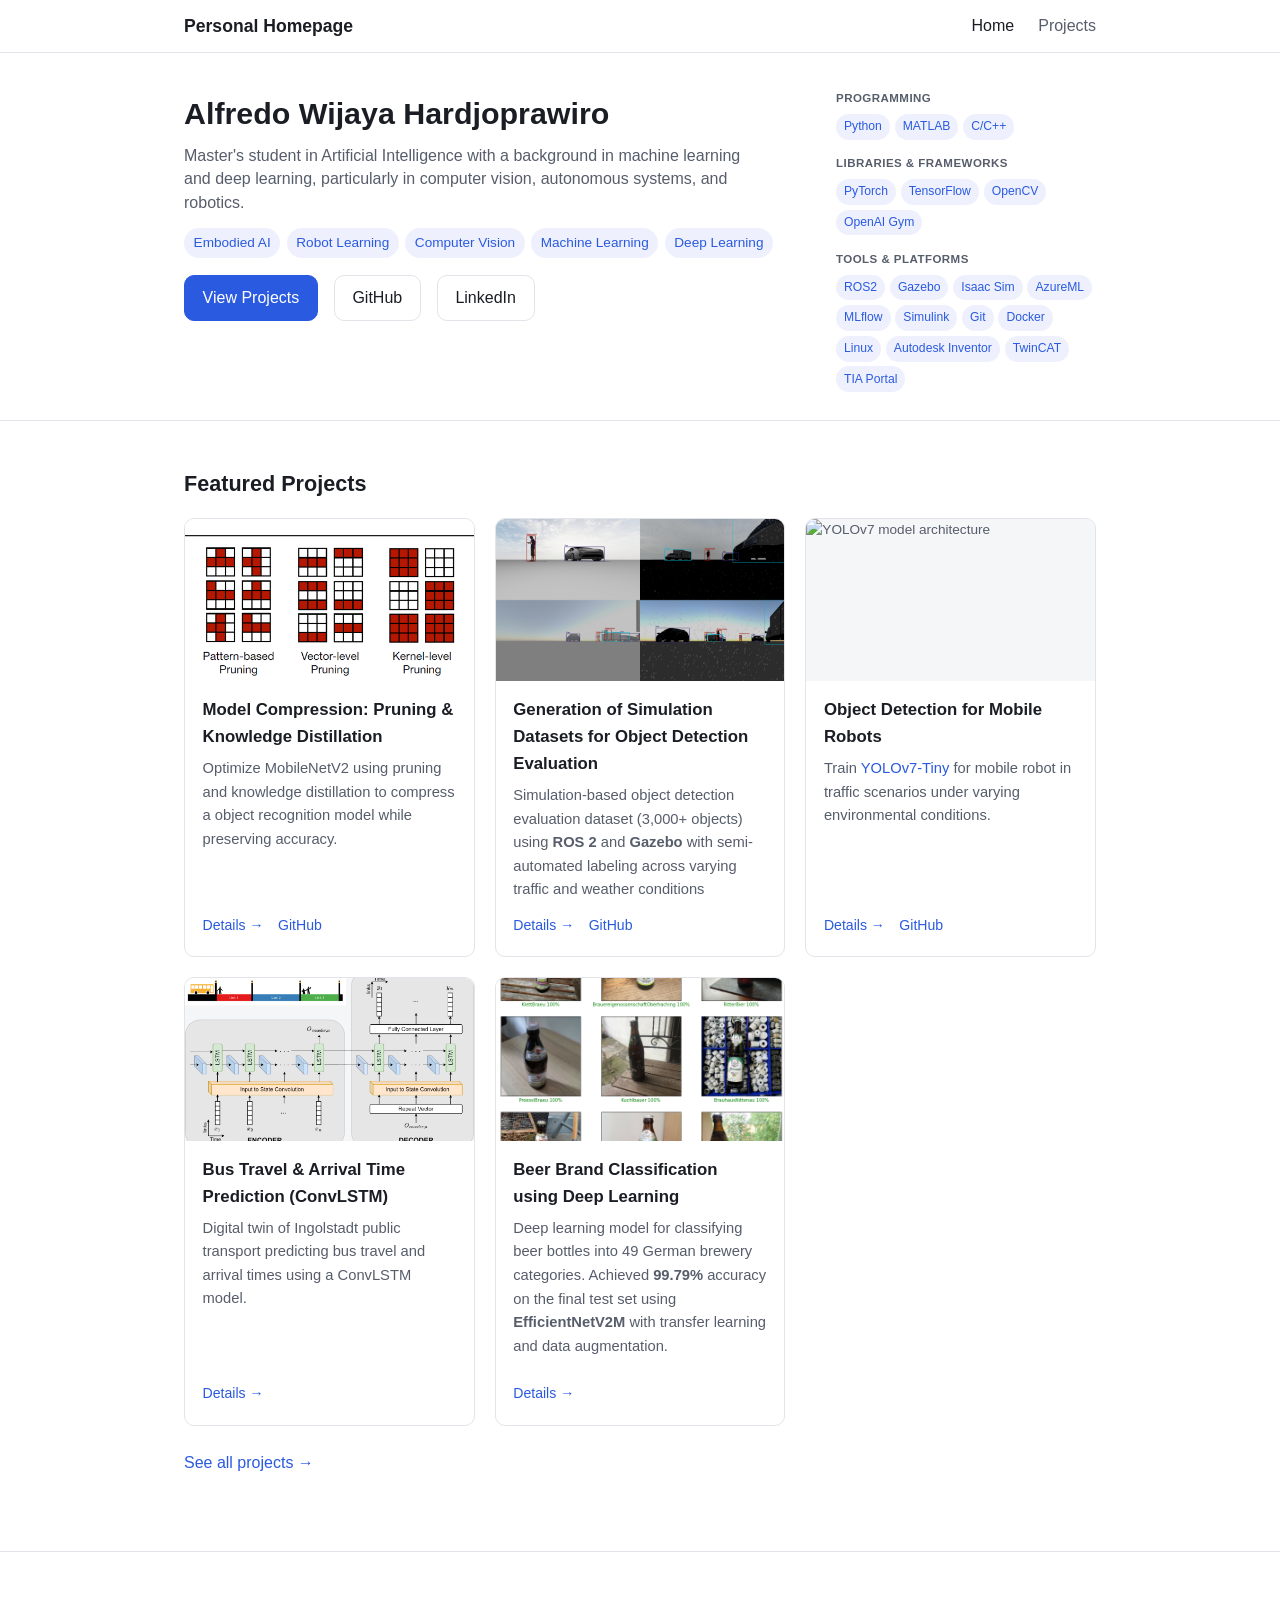
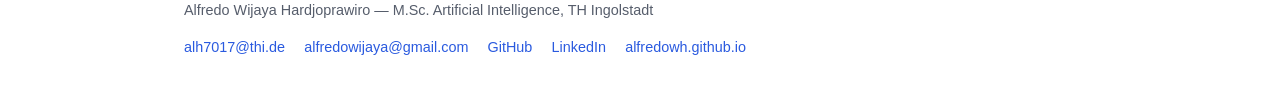
==== index.html @ a06d33bd "Update" ====
<!DOCTYPE html>
<html lang="en">
<head>
<meta charset="UTF-8">
<meta name="viewport" content="width=device-width, initial-scale=1.0">
<title>Alfredo Wijaya Hardjoprawiro</title>
<meta name="description" content="Portfolio of Alfredo Wijaya Hardjoprawiro">
<link rel="stylesheet" href="css/style.css">
</head>
<body>

<nav class="site-nav">
  <div class="container">
    <a class="brand" href="index.html">Personal Homepage</a>
    <button class="nav-toggle" aria-label="Toggle navigation">☰</button>
    <ul>
      <li><a href="index.html" class="active">Home</a></li>
      <li><a href="projects.html">Projects</a></li>
      <!-- <li><a href="#experience">Experience</a></li> -->
    </ul>
  </div>
</nav>

<header class="hero">
  <div class="container hero-grid">
    <div class="hero-main">
      <h1>Alfredo Wijaya Hardjoprawiro</h1>
      <p class="tagline">
        Master's student in Artificial Intelligence with a background in machine learning
        and deep learning, particularly in computer vision, autonomous systems, and robotics.
      </p>
      <ul class="tag-list domains-list">
        <li class="tag">Embodied AI</li>
        <li class="tag">Robot Learning</li>
        <li class="tag">Computer Vision</li>
        <li class="tag">Machine Learning</li>
        <li class="tag">Deep Learning</li>
      </ul>
      <div class="links">
        <a class="btn primary" href="projects.html">View Projects</a>
        <a class="btn" href="https://github.com/alfredowh" target="_blank" rel="noopener">GitHub</a>
        <a class="btn" href="https://www.linkedin.com/in/alfredo-wh" target="_blank" rel="noopener">LinkedIn</a>
      </div>
    </div>
    <div class="hero-skills">
      <div class="skill-group">
        <h3>Programming</h3>
        <ul class="tag-list">
          <li class="tag">Python</li>
          <li class="tag">MATLAB</li>
          <li class="tag">C/C++</li>
        </ul>
      </div>
      <div class="skill-group">
        <h3>Libraries &amp; Frameworks</h3>
        <ul class="tag-list">
          <li class="tag">PyTorch</li>
          <li class="tag">TensorFlow</li>
          <li class="tag">OpenCV</li>
          <li class="tag">OpenAI Gym</li>
        </ul>
      </div>
      <div class="skill-group">
        <h3>Tools &amp; Platforms</h3>
        <ul class="tag-list">
          <li class="tag">ROS2</li>
          <li class="tag">Gazebo</li>
          <li class="tag">Isaac Sim</li>
          <li class="tag">AzureML</li>
          <li class="tag">MLflow</li>
          <li class="tag">Simulink</li>
          <li class="tag">Git</li>
          <li class="tag">Docker</li>
          <li class="tag">Linux</li>
          <li class="tag">Autodesk Inventor</li>
          <li class="tag">TwinCAT</li>
          <li class="tag">TIA Portal</li>
        </ul>
      </div>
    </div>
  </div>
</header>

<section id="featured-projects">
  <div class="container">
    <h2>Featured Projects</h2>
    <div class="project-grid">
      <div class="card">
        <div class="card-thumb"><a href="projects/model-compression.html"><img src="assets/images/projects/model-compression/pruning-granularity.png" alt="Model Compression"></a></div>
        <div class="card-body">
          <h3>Model Compression: Pruning & Knowledge Distillation</h3>
          <p>Optimize MobileNetV2 using pruning and knowledge distillation to compress a
             object recognition model while preserving accuracy.</p>
          <div class="card-links">
            <a href="projects/model-compression.html">Details →</a>
            <a href="https://github.com/alfredowh/model-compression" target="_blank" rel="noopener">GitHub</a>
          </div>
        </div>
      </div>

      <div class="card">
        <div class="card-thumb"><a href="projects/simulation-data-generation.html"><img src="assets/images/projects/simulation-data-generation/gazebo_bbox.png" alt="Gazebo scene with object detection bounding boxes"></a></div>
        <div class="card-body">
          <h3>Generation of Simulation Datasets for Object Detection Evaluation</h3>
            <p>Simulation-based object detection evaluation dataset (3,000+ objects) using 
              <strong>ROS 2</strong> and <strong>Gazebo</strong> with semi-automated labeling across 
              varying traffic and weather conditions
            </p>
          <div class="card-links">
            <a href="projects/simulation-data-generation.html">Details →</a>
            <a href="https://github.com/alfredowh/ros2-object-detection" target="_blank" rel="noopener">GitHub</a>
          </div>
        </div>
      </div>

      <div class="card">
        <div class="card-thumb"><a href="projects/object-detection.html"><img src="assets/images/projects/object-detection/yolov7.png" alt="YOLOv7 model architecture"></a></div>
        <div class="card-body">
          <h3>Object Detection for Mobile Robots</h3>
          <p>Train <a href="https://arxiv.org/abs/2207.02696" target="_blank" rel="noopener">YOLOv7-Tiny</a> for mobile robot in traffic scenarios under varying environmental conditions.</p>
          <div class="card-links">
            <a href="projects/object-detection.html">Details →</a>
            <a href="https://github.com/alfredowh/object-detection" target="_blank" rel="noopener">GitHub</a>
          </div>
        </div>
      </div>

      <div class="card">
        <div class="card-thumb"><a href="projects/bus-prediction.html"><img src="assets/images/projects/bus-prediction/convlstm.png" alt="ConvLSTM model architecture"></a></div>
        <div class="card-body">
          <h3>Bus Travel &amp; Arrival Time Prediction (ConvLSTM)</h3>
          <p>Digital twin of Ingolstadt public transport predicting bus travel
             and arrival times using a ConvLSTM model.</p>
          <div class="card-links">
            <a href="projects/bus-prediction.html">Details →</a>
          </div>
        </div>
      </div>
      
      <div class="card">
        <div class="card-thumb"><a href="projects/beer-classification.html"><img src="assets/images/projects/beer-classification/beer.png" alt="Beer classifications"></a></div>
        <div class="card-body">
          <h3>Beer Brand Classification using Deep Learning</h3>
          <p>Deep learning model for classifying beer bottles into 49 German brewery categories. 
              Achieved <strong>99.79%</strong> accuracy on the final test set using <strong>EfficientNetV2M</strong> with 
              transfer learning and data augmentation.</p>
          </p>
          <div class="card-links">
            <a href="projects/beer-classification.html">Details →</a>
          </div>
        </div>
      </div>

    </div>
    <p style="margin-top:1.5rem;"><a href="projects.html">See all projects →</a></p>
  </div>
</section>

<!--
<section id="experience">
  <div class="container">
    <h2>Experience</h2>

    <div class="timeline-item">
      <h3>Schaeffler Technologies AG &amp; Co. KG — Robotics and AI | Internship &amp; Thesis</h3>
      <p class="meta">02/2026 – Now · Herzogenaurach, Germany</p>
      <p>Enabling embodied AI for dual-arm manipulation via Vision-Language-Action
         (VLA) robot foundation models, from simulation and data generation
         through sim-to-real transfer and real-hardware evaluation.</p>
    </div>

    <div class="timeline-item">
      <h3>TRUMPF SE + Co. KG — Data and AI | Internship</h3>
      <p class="meta">04/2025 – 01/2026 · Ditzingen, Germany</p>
      <p>Geometry retrieval systems for machine tools using self-supervised
         representation learning; built a workflow generating 73,000+
         multi-representation geometric datasets.</p>
    </div>

    <div class="timeline-item">
      <h3>CARISSMA Automotive Research Institute — Vehicle Safety | Student Research Assistant</h3>
      <p class="meta">03/2024 – 03/2025 · Ingolstadt, Germany</p>
      <p>AI-based radar-camera sensor fusion for road-user detection, optimized
         for edge deployment; see <a href="projects/sensor-fusion.html">project details</a>.</p>
    </div>

    <div class="timeline-item">
      <h3>Bayernwerk Netz GmbH — Process Automation | Working Student</h3>
      <p class="meta">10/2022 – 07/2023 · Regensburg, Germany</p>
      <p>Improved time efficiency by ~80% using OCR combined with object
         detection for robotic process automation of digital workflows.</p>
    </div>
    <div class="timeline-item">
      <h3>RENK Test System GmbH — Software Development | Internship, Thesis &amp; Working Student</h3>
      <p class="meta">09/2020 – 09/2022 · Augsburg, Germany</p>
      <p>Designed and implemented automation systems for test benches (Beckhoff TwinCAT / EtherCAT, PLC control) and standardized automated report generation.</p>
    </div>
  </div>
</section>
-->

<footer class="site-footer">
  <div class="container">
    <p>Alfredo Wijaya Hardjoprawiro — M.Sc. Artificial Intelligence, TH Ingolstadt</p>
    <div class="links">
      <a href="mailto:alh7017@thi.de">alh7017@thi.de</a>
      <a href="mailto:alfredowijaya@gmail.com">alfredowijaya@gmail.com</a>
      <a href="https://github.com/alfredowh" target="_blank" rel="noopener">GitHub</a>
      <a href="https://www.linkedin.com/in/alfredowijaya" target="_blank" rel="noopener">LinkedIn</a>
      <a href="https://alfredowh.github.io" target="_blank" rel="noopener">alfredowh.github.io</a>
    </div>
  </div>
</footer>

<script src="js/main.js"></script>
</body>
</html>
---- css/style.css ----
:root {
  --bg: #ffffff;
  --bg-alt: #f5f6f8;
  --text: #1a1d23;
  --text-muted: #565d6b;
  --border: #e2e4e9;
  --accent: #2a5adf;
  --accent-soft: #eef1fd;
  --card-bg: #ffffff;
  --max-width: 960px;
  --radius: 10px;
}

@media (prefers-color-scheme: dark) {
  :root {
    --bg: #14161a;
    --bg-alt: #1b1e24;
    --text: #eceef2;
    --text-muted: #a2a8b4;
    --border: #2b2f37;
    --accent: #7c9bff;
    --accent-soft: #1e2540;
    --card-bg: #1b1e24;
  }
}

* {
  box-sizing: border-box;
}

body {
  margin: 0;
  font-family: -apple-system, BlinkMacSystemFont, "Segoe UI", Roboto, Helvetica, Arial, sans-serif;
  background: var(--bg);
  color: var(--text);
  line-height: 1.6;
}

a {
  color: var(--accent);
  text-decoration: none;
}

a:hover {
  text-decoration: underline;
}

.container {
  max-width: var(--max-width);
  margin: 0 auto;
  padding: 0 1.5rem;
}

/* Nav */
.site-nav {
  border-bottom: 1px solid var(--border);
  position: sticky;
  top: 0;
  background: var(--bg);
  z-index: 10;
}

.site-nav .container {
  display: flex;
  align-items: center;
  justify-content: space-between;
  padding: 0.75rem 1.5rem;
}

.site-nav .brand {
  font-weight: 700;
  font-size: 1.1rem;
  color: var(--text);
}

.site-nav ul {
  list-style: none;
  display: flex;
  gap: 1.5rem;
  margin: 0;
  padding: 0;
}

.site-nav a {
  color: var(--text-muted);
  font-weight: 500;
}

.site-nav a:hover,
.site-nav a.active {
  color: var(--text);
  text-decoration: none;
}

.nav-toggle {
  display: none;
  background: none;
  border: 1px solid var(--border);
  border-radius: 6px;
  padding: 0.4rem 0.6rem;
  color: var(--text);
}

/* Hero */
.hero {
  padding: 2.25rem 0 1.75rem;
}

.hero-grid {
  display: grid;
  grid-template-columns: minmax(0, 1fr) minmax(0, 260px);
  gap: 2rem;
  align-items: start;
}

.hero h1 {
  font-size: 1.9rem;
  margin: 0 0 0.4rem;
}

.hero .tagline {
  font-size: 1rem;
  line-height: 1.45;
  color: var(--text-muted);
  margin: 0 0 0.9rem;
  max-width: 560px;
}

.hero .domains-list {
  margin: 0 0 1.1rem;
}

.hero .links {
  display: flex;
  gap: 1rem;
  flex-wrap: wrap;
}

/* Hero skills (beside tagline) */
.hero-skills {
  display: flex;
  flex-direction: column;
  gap: 0.9rem;
}

.hero-skills .skill-group h3 {
  font-size: 0.72rem;
  text-transform: uppercase;
  letter-spacing: 0.04em;
  color: var(--text-muted);
  font-weight: 600;
  margin: 0 0 0.4rem;
}

.hero-skills .tag-list {
  gap: 0.3rem;
}

.hero-skills .tag {
  font-size: 0.76rem;
  padding: 0.2rem 0.5rem;
}

@media (max-width: 720px) {
  .hero-grid {
    grid-template-columns: 1fr;
  }
}

.btn {
  display: inline-block;
  padding: 0.55rem 1.1rem;
  border-radius: var(--radius);
  border: 1px solid var(--border);
  color: var(--text);
  font-weight: 500;
}

.btn:hover {
  text-decoration: none;
  border-color: var(--accent);
}

.btn.primary {
  background: var(--accent);
  border-color: var(--accent);
  color: #fff;
}

/* Sections */
section {
  padding: 1.75rem 0;
  border-top: 1px solid var(--border);
}

section h2 {
  font-size: 1.35rem;
  margin-bottom: 1rem;
}

.tag-list {
  display: flex;
  flex-wrap: wrap;
  gap: 0.4rem;
  list-style: none;
  padding: 0;
  margin: 0;
}

.tag {
  background: var(--accent-soft);
  color: var(--accent);
  padding: 0.25rem 0.6rem;
  border-radius: 999px;
  font-size: 0.85rem;
}

/* Project cards */
.project-grid {
  display: grid;
  grid-template-columns: repeat(auto-fit, minmax(260px, 1fr));
  gap: 1.25rem;
}

.card {
  background: var(--card-bg);
  border: 1px solid var(--border);
  border-radius: var(--radius);
  overflow: hidden;
  display: flex;
  flex-direction: column;
}

.card-thumb {
  aspect-ratio: 16 / 9;
  background: var(--bg-alt);
  display: flex;
  align-items: center;
  justify-content: center;
  color: var(--text-muted);
  font-size: 0.85rem;
  overflow: hidden;
}

.card-thumb a {
  display: flex;
  align-items: center;
  justify-content: center;
  width: 100%;
  height: 100%;
  color: inherit;
}

.card-thumb a:hover {
  text-decoration: none;
}

.card-thumb img {
  width: 100%;
  height: 100%;
  object-fit: cover;
}

.card-body {
  padding: 1rem 1.1rem 1.25rem;
  display: flex;
  flex-direction: column;
  flex: 1;
}

.card-body h3 {
  margin: 0 0 0.4rem;
  font-size: 1.05rem;
}

.card-body p {
  color: var(--text-muted);
  font-size: 0.92rem;
  margin: 0 0 0.75rem;
  flex: 1;
}

.card-links {
  display: flex;
  gap: 0.9rem;
  font-size: 0.88rem;
}

/* Timeline */
.timeline-item {
  margin-bottom: 1.5rem;
}

.timeline-item h3 {
  margin: 0 0 0.15rem;
  font-size: 1.05rem;
}

.timeline-item .meta {
  color: var(--text-muted);
  font-size: 0.88rem;
  margin: 0 0 0.4rem;
}

.timeline-item p {
  margin: 0;
}

/* Project detail page */
.project-header {
  padding: 3rem 0 1.5rem;
}

.project-header h1 {
  margin: 0 0 0.5rem;
  font-size: 1.9rem;
}

.project-header .meta {
  color: var(--text-muted);
  margin-bottom: 0.75rem;
}

.placeholder-block {
  border: 1px dashed var(--border);
  border-radius: var(--radius);
  padding: 1.5rem;
  color: var(--text-muted);
  background: var(--bg-alt);
  font-size: 0.92rem;
}

.gallery-grid {
  display: grid;
  grid-template-columns: repeat(auto-fit, minmax(180px, 1fr));
  gap: 1rem;
}

.gallery-slot {
  aspect-ratio: 4 / 3;
  border: 1px dashed var(--border);
  border-radius: var(--radius);
  background: var(--bg-alt);
  display: flex;
  align-items: center;
  justify-content: center;
  color: var(--text-muted);
  font-size: 0.8rem;
  text-align: center;
  padding: 0.5rem;
  overflow: hidden;
}

.gallery-slot:has(img),
.gallery-slot:has(video) {
  padding: 0;
  border-style: solid;
}

.gallery-slot img,
.gallery-slot video {
  width: 100%;
  height: 100%;
  object-fit: cover;
}

.gallery-slot img {
  cursor: zoom-in;
}

.gallery-slot img.zoomed {
  position: fixed;
  top: 50%;
  left: 50%;
  width: auto;
  height: auto;
  max-width: 90vw;
  max-height: 90vh;
  transform: translate(-50%, -50%);
  z-index: 1000;
  cursor: zoom-out;
  box-shadow: 0 0 0 9999px rgba(0, 0, 0, 0.85);
  border-radius: var(--radius);
}

table.eval-table {
  width: 100%;
  border-collapse: collapse;
  font-size: 0.92rem;
}

table.eval-table th,
table.eval-table td {
  text-align: left;
  padding: 0.6rem 0.8rem;
  border-bottom: 1px solid var(--border);
}

table.eval-table th {
  color: var(--text-muted);
  font-weight: 600;
}

.table-scroll {
  overflow-x: auto;
}

table.weather-table {
  width: 100%;
  border-collapse: collapse;
  font-size: 0.92rem;
}

table.weather-table th,
table.weather-table td {
  text-align: center;
  padding: 0.6rem;
  border: 1px solid var(--border);
}

table.weather-table thead th {
  color: var(--text-muted);
  font-weight: 600;
}

table.weather-table tbody th {
  text-align: left;
  color: var(--text-muted);
  font-weight: 600;
  white-space: nowrap;
}

table.weather-table img {
  display: block;
  width: 100%;
  min-width: 140px;
  max-width: 220px;
  border-radius: 6px;
  margin: 0 auto;
}

/* Footer */
.site-footer {
  border-top: 1px solid var(--border);
  padding: 2rem 0;
  margin-top: 2rem;
  color: var(--text-muted);
  font-size: 0.9rem;
}

.site-footer .links {
  display: flex;
  gap: 1.2rem;
  margin-top: 0.5rem;
  flex-wrap: wrap;
}

@media (max-width: 640px) {
  .nav-toggle {
    display: inline-block;
  }

  .site-nav ul {
    display: none;
    flex-direction: column;
    gap: 0.75rem;
    position: absolute;
    top: 100%;
    left: 0;
    right: 0;
    background: var(--bg);
    border-bottom: 1px solid var(--border);
    padding: 1rem 1.5rem;
  }

  .site-nav ul.open {
    display: flex;
  }
}
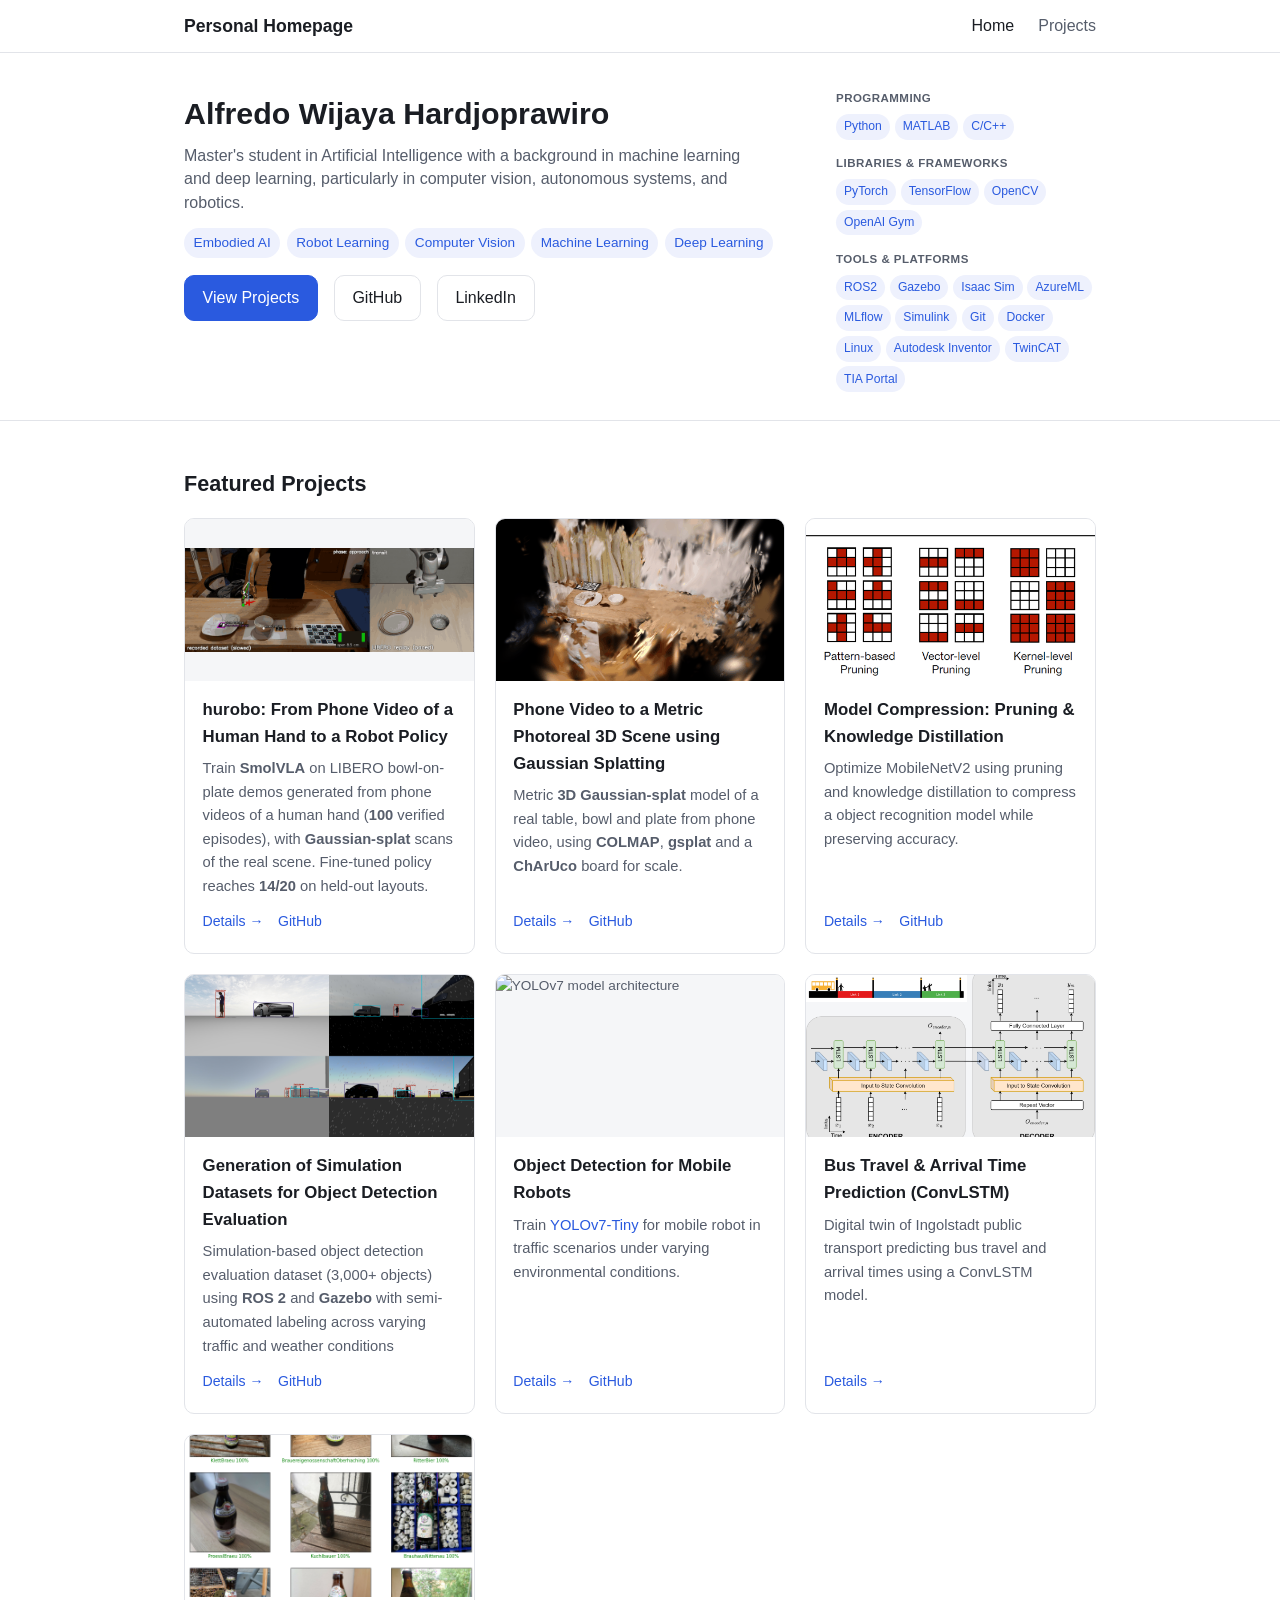
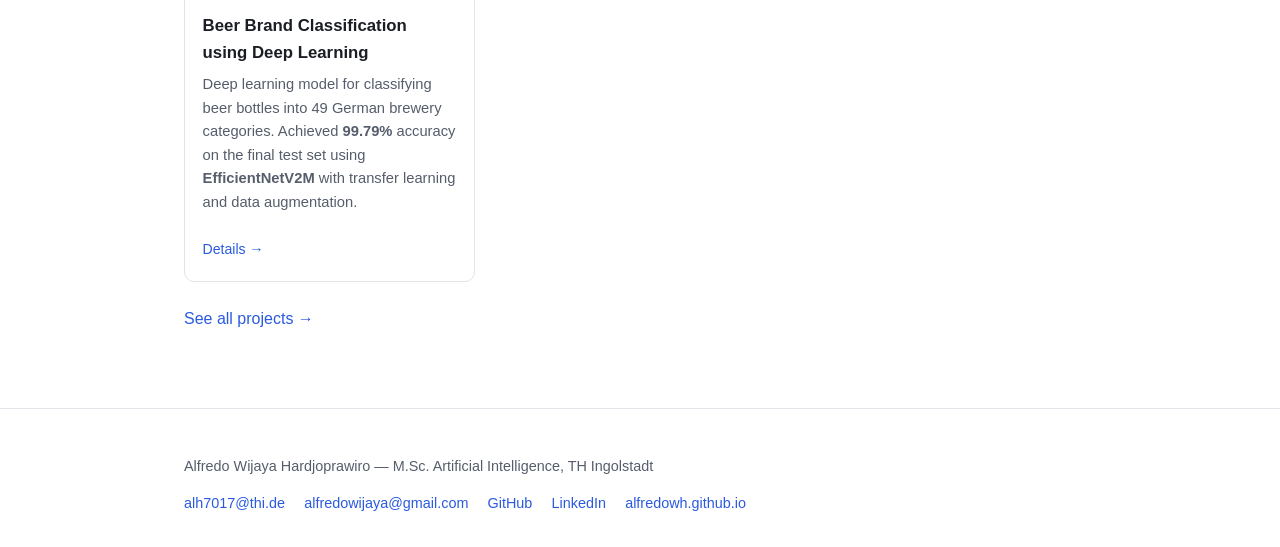
==== commit 6aa52f15: "Add hurobo and Gaussian-splat scene reconstruction projects - hurobo: phone video of a human hand to" ====
--- a/index.html
+++ b/index.html
@@ -86,6 +86,33 @@
     <h2>Featured Projects</h2>
     <div class="project-grid">
       <div class="card">
+        <div class="card-thumb"><a href="projects/hurobo.html"><img style="object-fit:contain" src="assets/images/projects/hurobo/dataset_replay_synchronised.gif" alt="Recorded human demo beside its LIBERO robot replay"></a></div>
+        <div class="card-body">
+          <h3>hurobo: From Phone Video of a Human Hand to a Robot Policy</h3>
+          <p>Train <strong>SmolVLA</strong> on LIBERO bowl-on-plate demos generated from phone videos of a
+             human hand (<strong>100</strong> verified episodes), with <strong>Gaussian-splat</strong> scans
+             of the real scene. Fine-tuned policy reaches <strong>14/20</strong> on held-out layouts.</p>
+          <div class="card-links">
+            <a href="projects/hurobo.html">Details →</a>
+            <a href="https://github.com/alfredowh/hurobo" target="_blank" rel="noopener">GitHub</a>
+          </div>
+        </div>
+      </div>
+
+      <div class="card">
+        <div class="card-thumb"><a href="projects/gaussian-splat-scan.html"><img src="assets/images/projects/gaussian-splat-scan/scene_orbit.gif" alt="3D Gaussian-splat sweep of the real table scene"></a></div>
+        <div class="card-body">
+          <h3>Phone Video to a Metric Photoreal 3D Scene using Gaussian Splatting</h3>
+          <p>Metric <strong>3D Gaussian-splat</strong> model of a real table, bowl and plate from phone
+             video, using <strong>COLMAP</strong>, <strong>gsplat</strong> and a <strong>ChArUco</strong> board for scale.</p>
+          <div class="card-links">
+            <a href="projects/gaussian-splat-scan.html">Details →</a>
+            <a href="https://github.com/alfredowh/hurobo" target="_blank" rel="noopener">GitHub</a>
+          </div>
+        </div>
+      </div>
+
+      <div class="card">
         <div class="card-thumb"><a href="projects/model-compression.html"><img src="assets/images/projects/model-compression/pruning-granularity.png" alt="Model Compression"></a></div>
         <div class="card-body">
           <h3>Model Compression: Pruning & Knowledge Distillation</h3>
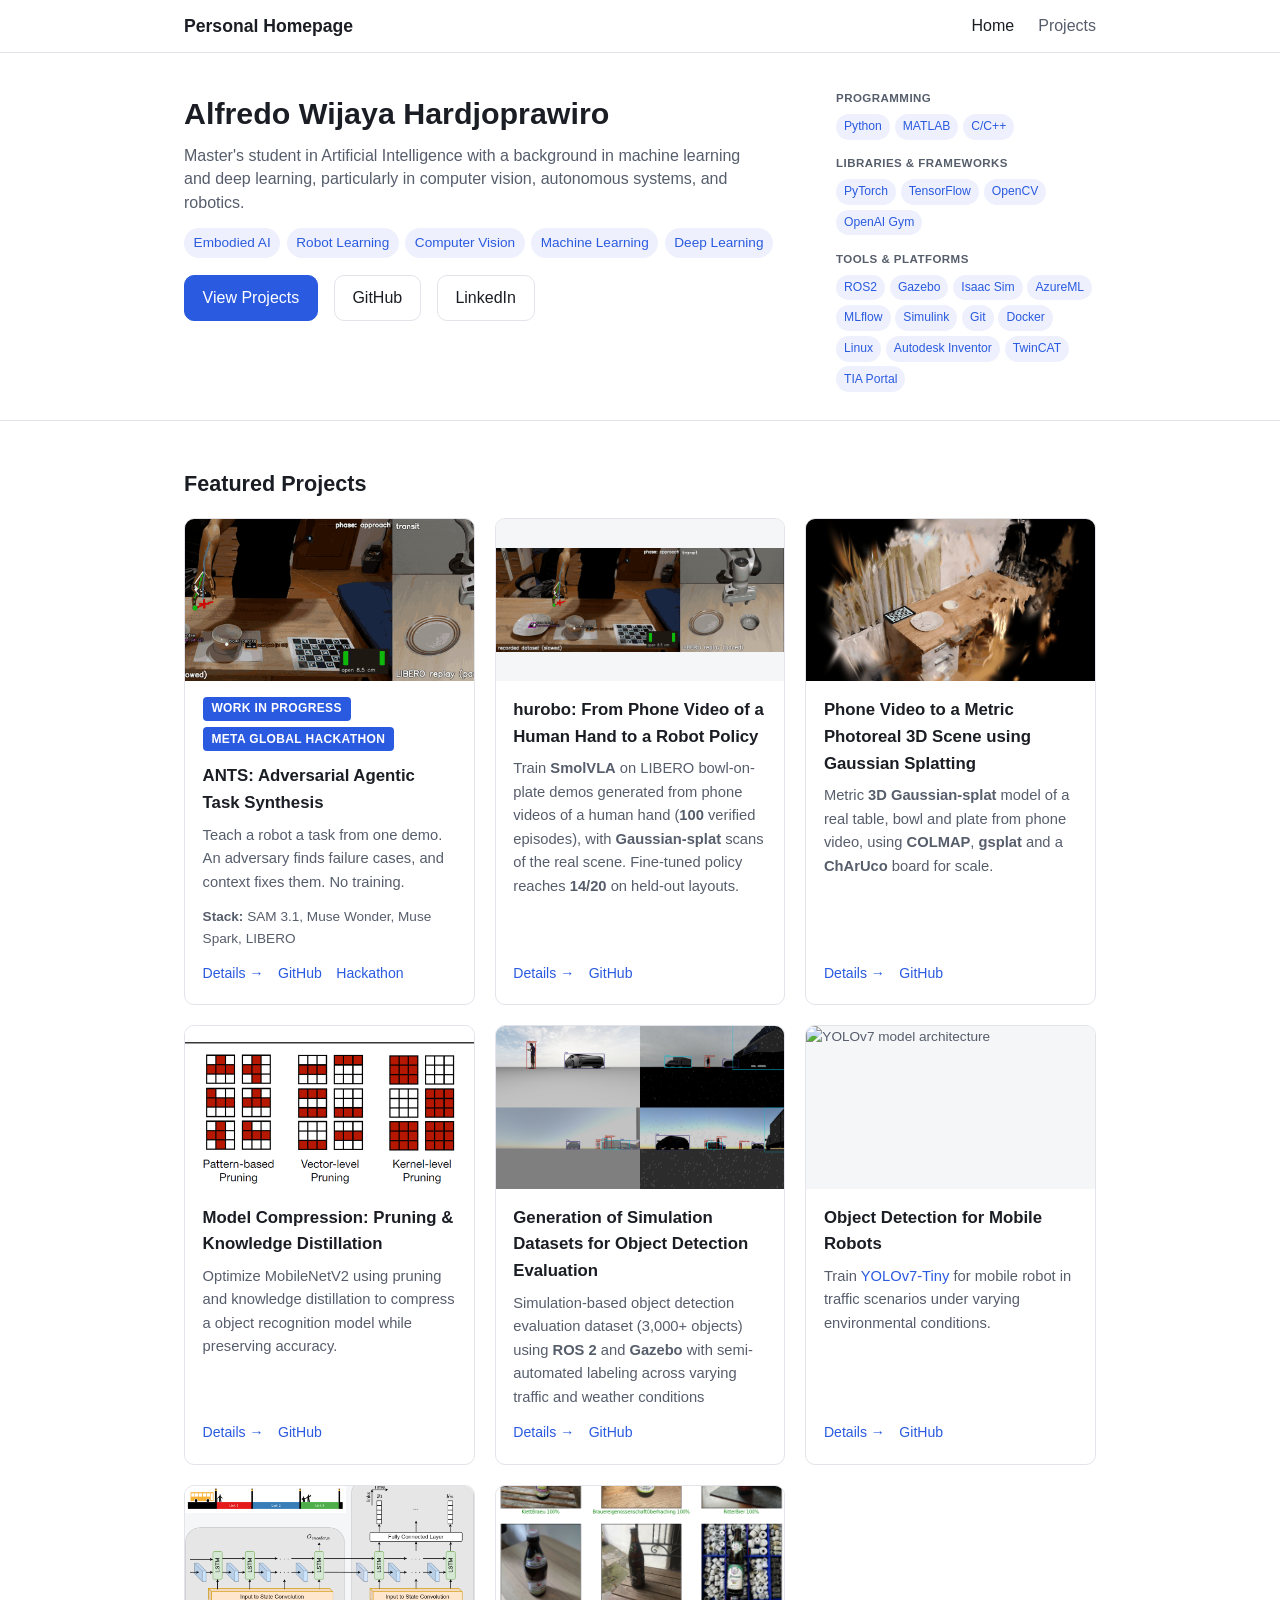
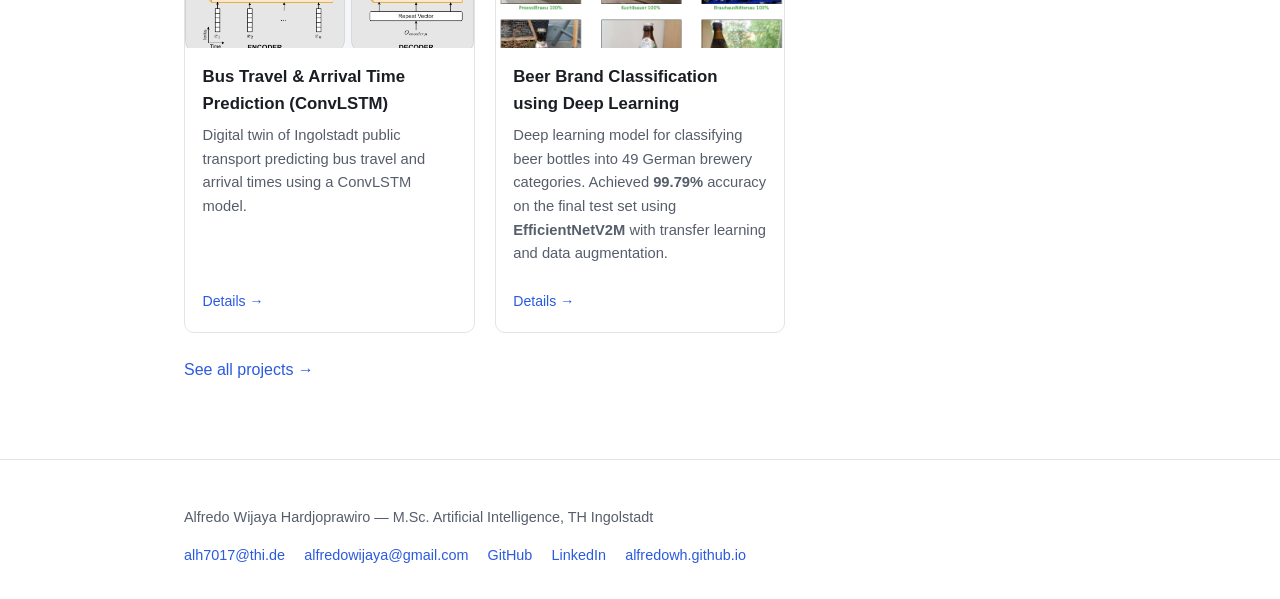
==== commit c36f41ba: "Add ANTS project page, home card and PDF export Add a detail page for ANTS (Meta Global Hackathon, w" ====
--- a/index.html
+++ b/index.html
@@ -86,6 +86,21 @@
     <h2>Featured Projects</h2>
     <div class="project-grid">
       <div class="card">
+        <div class="card-thumb"><a href="projects/ants.html"><img src="assets/images/projects/ants/sync-human-robot.gif" alt="Human demo beside its robot replay, synchronised"></a></div>
+        <div class="card-body">
+          <p class="badge-row"><span class="badge">Work in progress</span> <span class="badge">Meta Global Hackathon</span></p>
+          <h3>ANTS: Adversarial Agentic Task Synthesis</h3>
+          <p>Teach a robot a task from one demo. An adversary finds failure cases, and context fixes them. No training.</p>
+          <p class="stack"><strong>Stack:</strong> SAM 3.1, Muse Wonder, Muse Spark, LIBERO</p>
+          <div class="card-links">
+            <a href="projects/ants.html">Details →</a>
+            <a href="https://github.com/alfredowh/ANTS" target="_blank" rel="noopener">GitHub</a>
+            <a href="https://dev.meta.ai/events/global-hackathon" target="_blank" rel="noopener">Hackathon</a>
+          </div>
+        </div>
+      </div>
+
+      <div class="card">
         <div class="card-thumb"><a href="projects/hurobo.html"><img style="object-fit:contain" src="assets/images/projects/hurobo/dataset_replay_synchronised.gif" alt="Recorded human demo beside its LIBERO robot replay"></a></div>
         <div class="card-body">
           <h3>hurobo: From Phone Video of a Human Hand to a Robot Policy</h3>
--- a/css/style.css
+++ b/css/style.css
@@ -284,6 +284,29 @@
   display: flex;
   gap: 0.9rem;
   font-size: 0.88rem;
+}
+
+/* Status badges on cards */
+.badge-row {
+  display: flex;
+  flex-wrap: wrap;
+  gap: 0.4rem;
+  margin: 0 0 0.5rem;
+}
+
+.badge {
+  background: var(--accent);
+  color: var(--card-bg);
+  padding: 0.15rem 0.55rem;
+  border-radius: 4px;
+  font-size: 0.75rem;
+  font-weight: 600;
+  text-transform: uppercase;
+  letter-spacing: 0.03em;
+}
+
+.card-body p.stack {
+  font-size: 0.85rem;
 }
 
 /* Timeline */
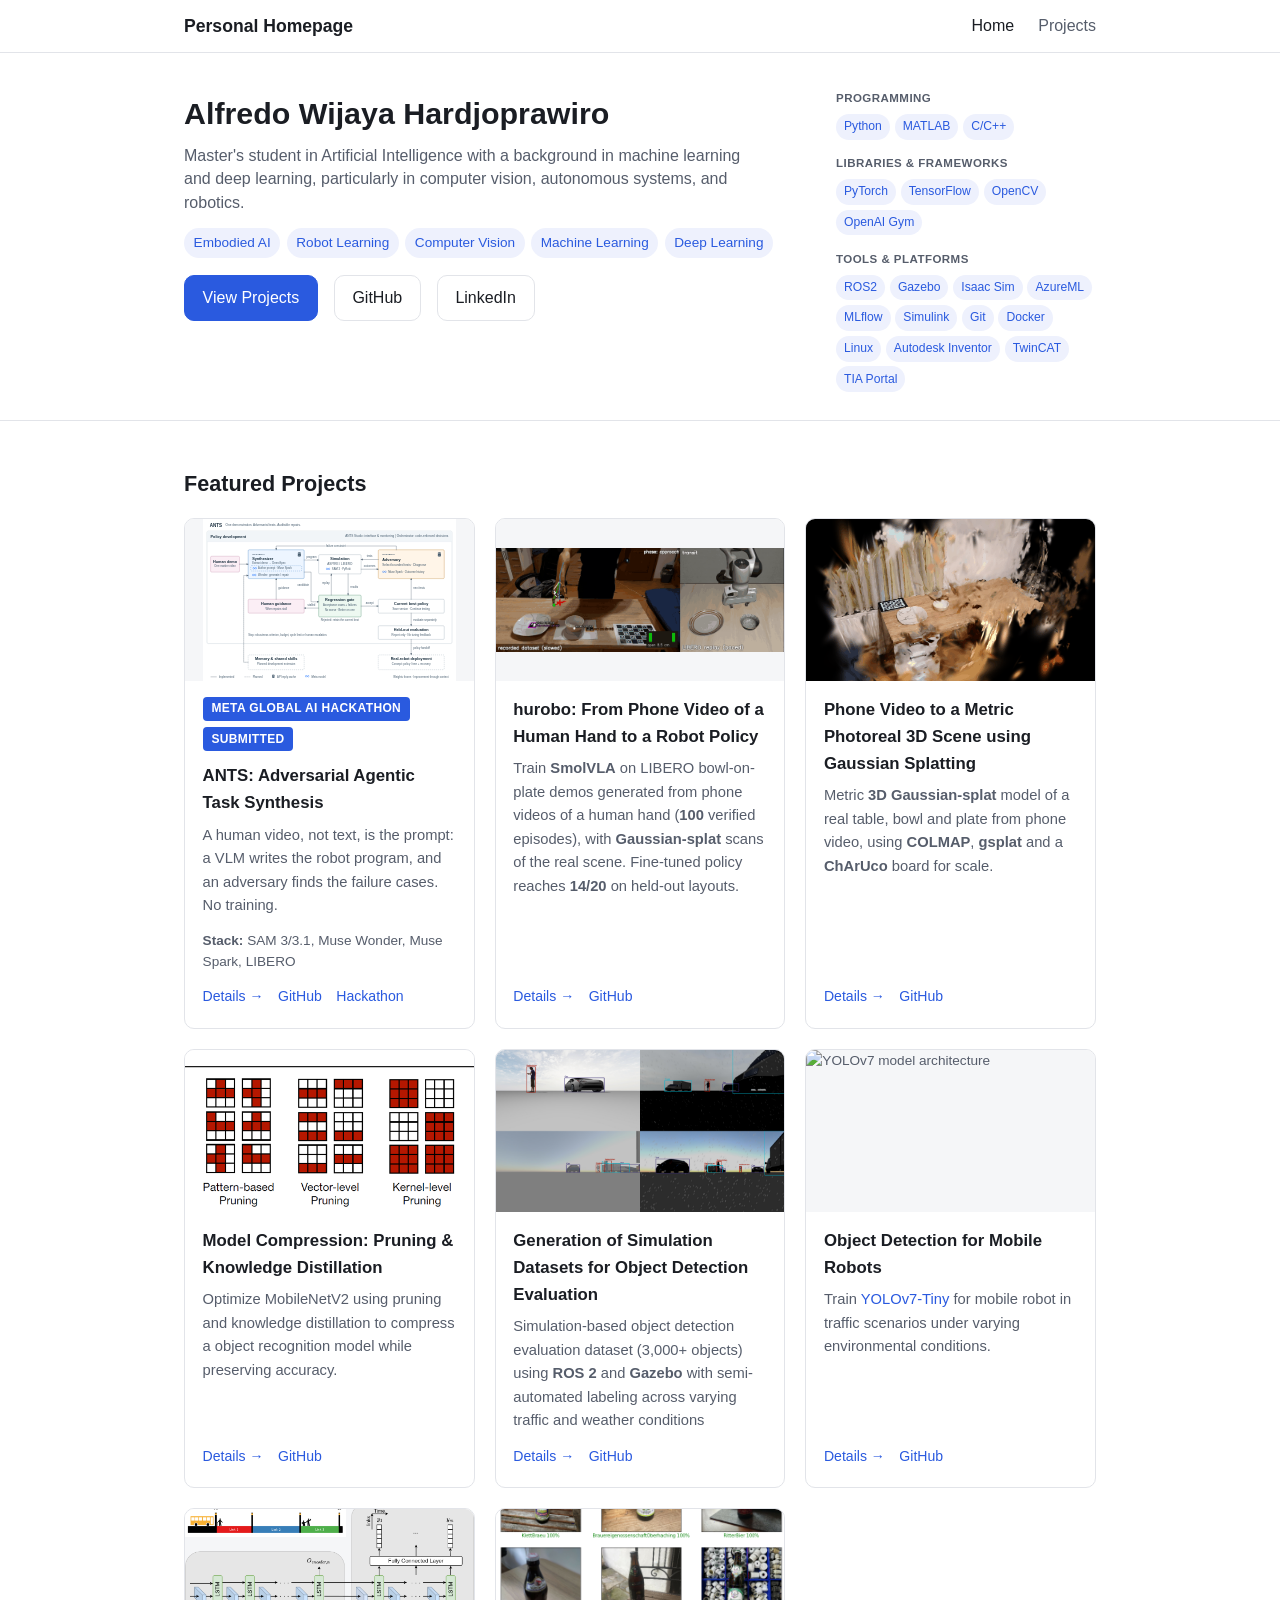
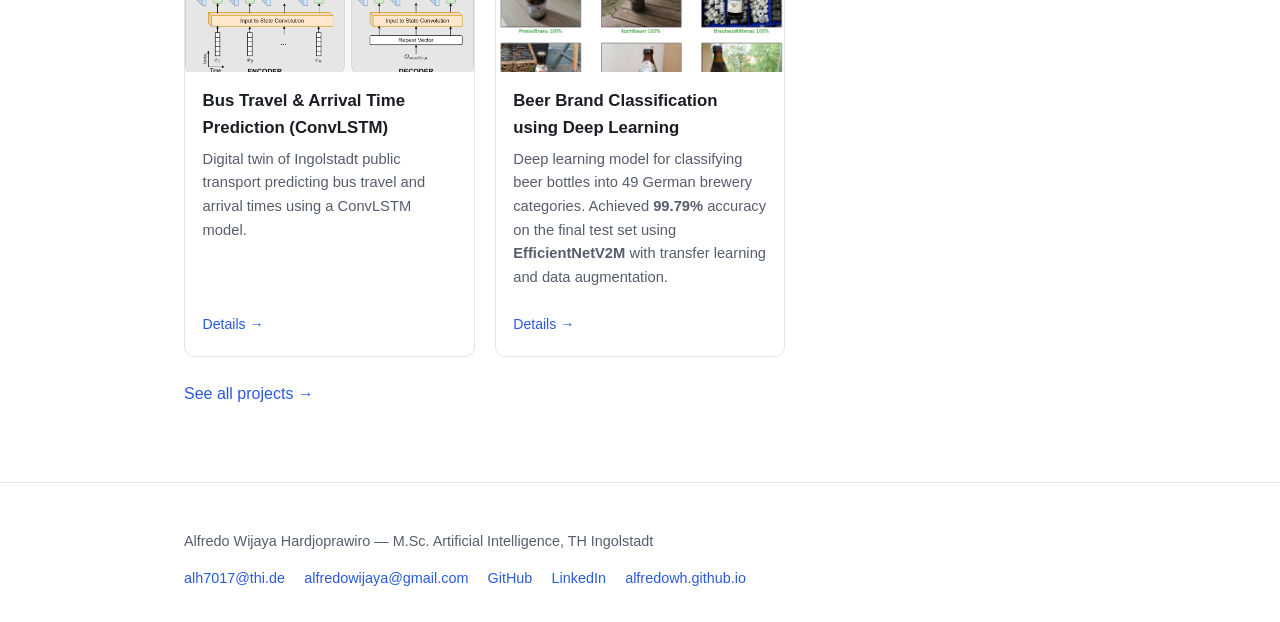
==== commit d9447916: "Rewrite ANTS page: human video as prompt, System 1/2, results, outlook Frame the project as submitte" ====
--- a/index.html
+++ b/index.html
@@ -86,12 +86,12 @@
     <h2>Featured Projects</h2>
     <div class="project-grid">
       <div class="card">
-        <div class="card-thumb"><a href="projects/ants.html"><img src="assets/images/projects/ants/sync-human-robot.gif" alt="Human demo beside its robot replay, synchronised"></a></div>
-        <div class="card-body">
-          <p class="badge-row"><span class="badge">Work in progress</span> <span class="badge">Meta Global Hackathon</span></p>
+        <div class="card-thumb"><a href="projects/ants.html"><img style="object-fit:contain" src="assets/images/projects/ants/architecture.svg" alt="ANTS architecture: synthesizer, adversary, gate"></a></div>
+        <div class="card-body">
+          <p class="badge-row"><span class="badge">Meta Global AI Hackathon</span> <span class="badge">Submitted</span></p>
           <h3>ANTS: Adversarial Agentic Task Synthesis</h3>
-          <p>Teach a robot a task from one demo. An adversary finds failure cases, and context fixes them. No training.</p>
-          <p class="stack"><strong>Stack:</strong> SAM 3.1, Muse Wonder, Muse Spark, LIBERO</p>
+          <p>A human video, not text, is the prompt: a VLM writes the robot program, and an adversary finds the failure cases. No training.</p>
+          <p class="stack"><strong>Stack:</strong> SAM 3/3.1, Muse Wonder, Muse Spark, LIBERO</p>
           <div class="card-links">
             <a href="projects/ants.html">Details →</a>
             <a href="https://github.com/alfredowh/ANTS" target="_blank" rel="noopener">GitHub</a>
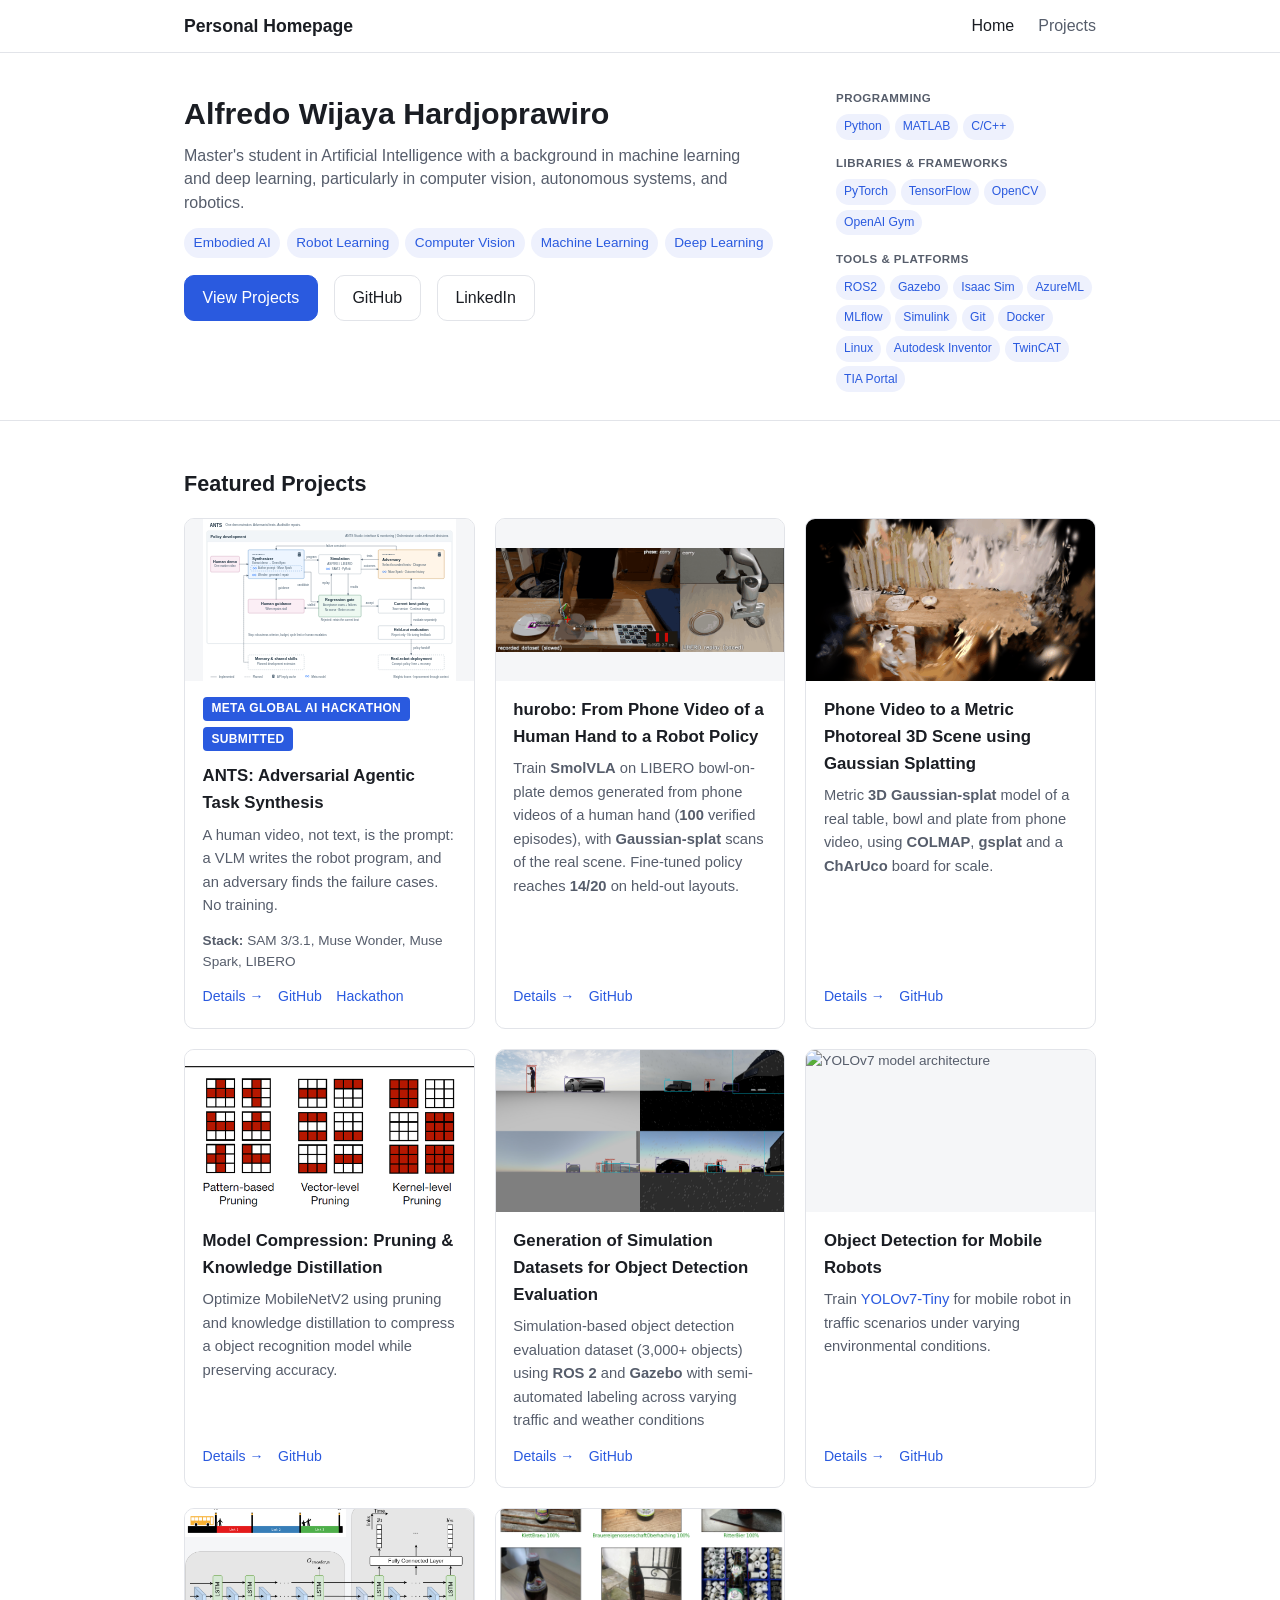
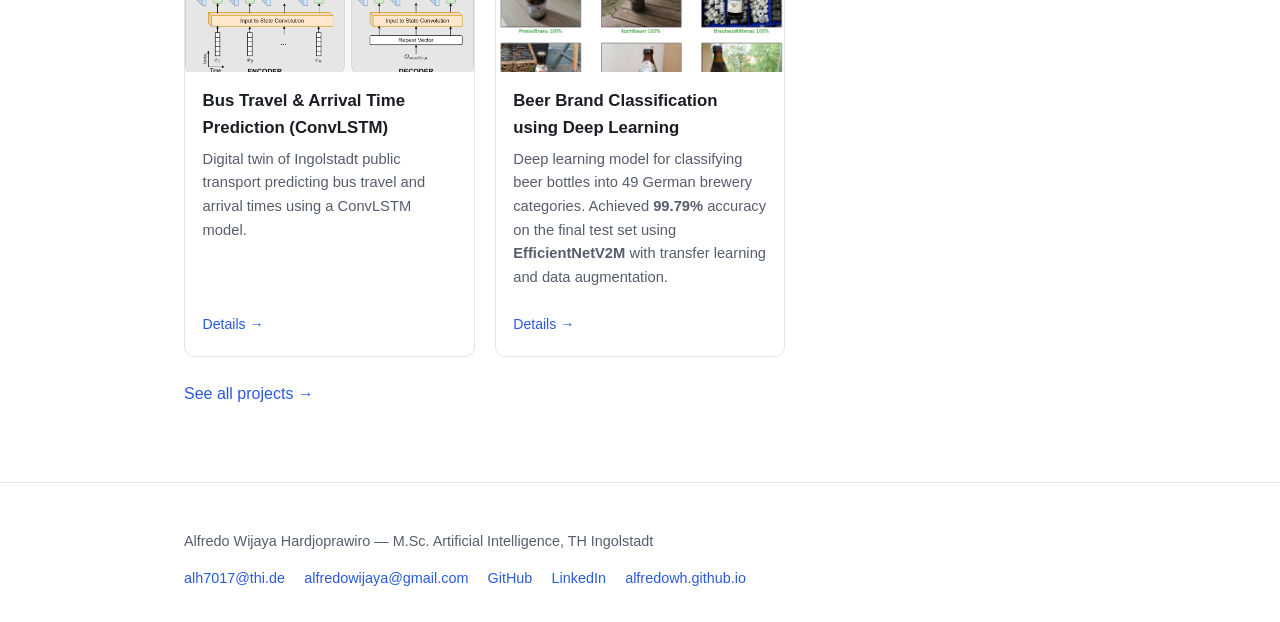
==== commit 4a766db6: "Add gear favicon and speed up the hurobo replay GIF 5x Link a gray gear SVG favicon on every page in" ====
--- a/index.html
+++ b/index.html
@@ -6,6 +6,7 @@
 <title>Alfredo Wijaya Hardjoprawiro</title>
 <meta name="description" content="Portfolio of Alfredo Wijaya Hardjoprawiro">
 <link rel="stylesheet" href="css/style.css">
+<link rel="icon" type="image/svg+xml" href="assets/favicon.svg">
 </head>
 <body>
 
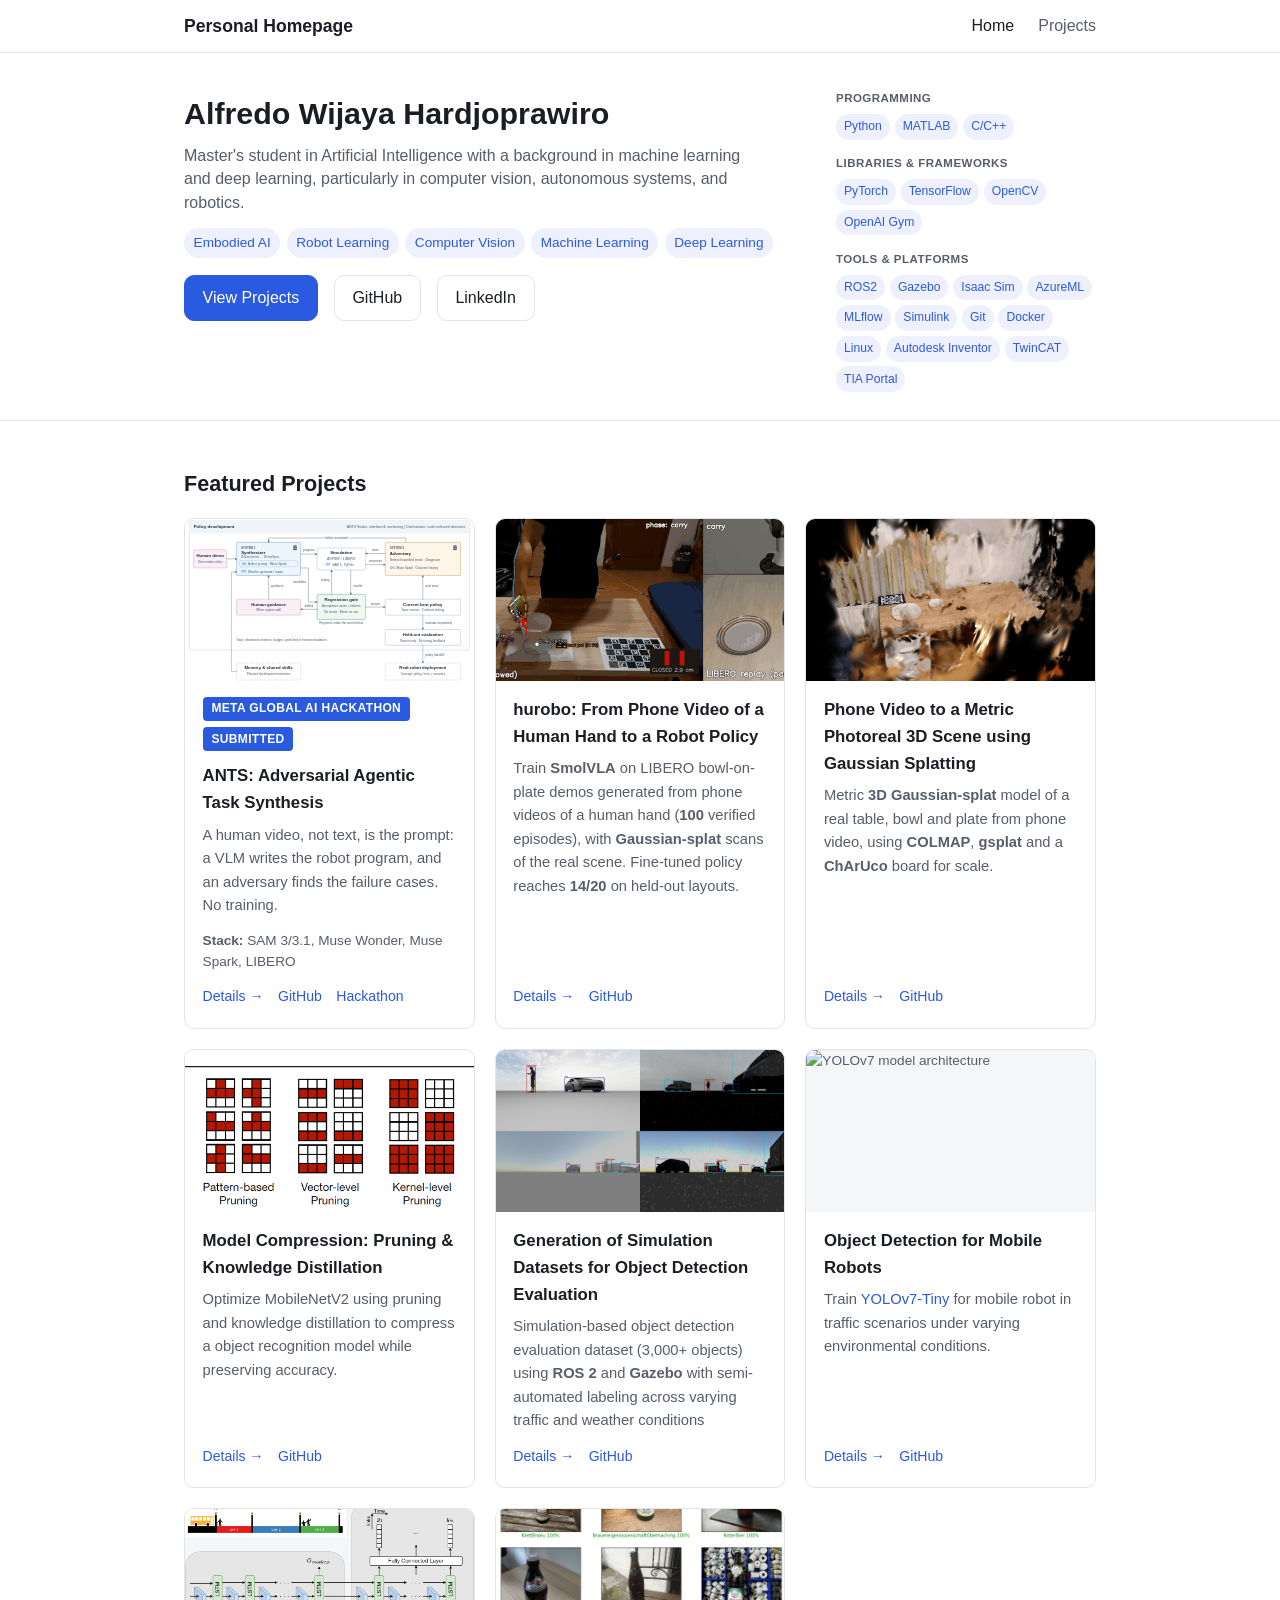
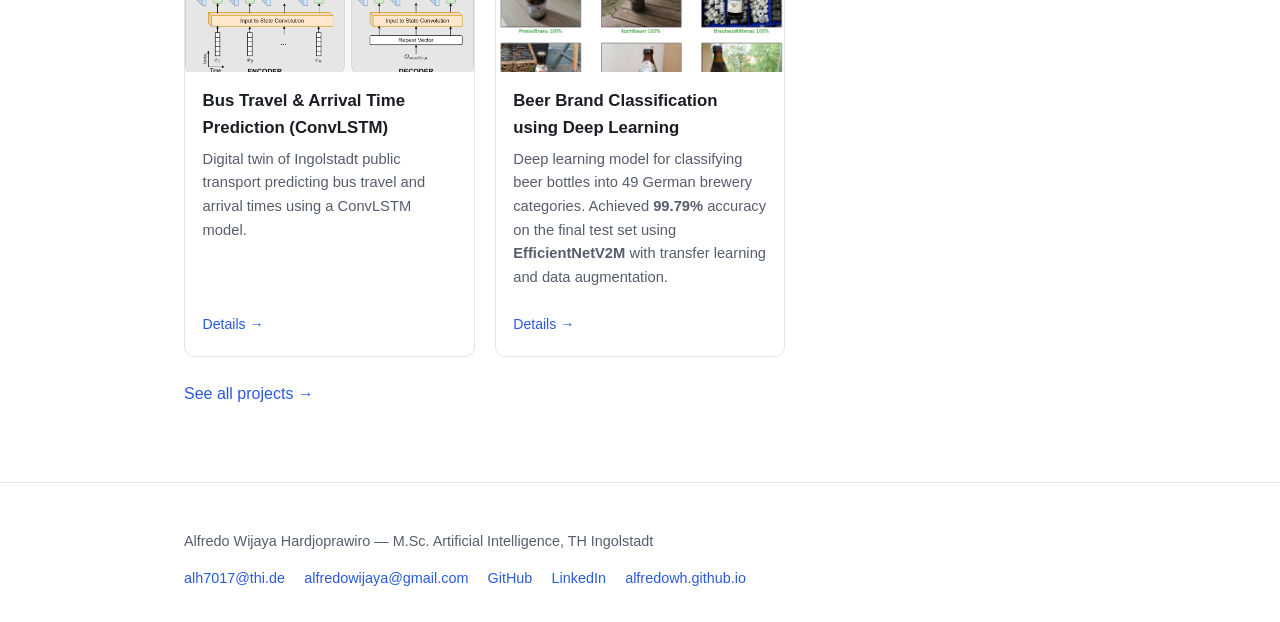
==== commit 40a41005: "index: ants and hurobo thumbnails fill the card frame Co-Authored-By: Claude Sonnet 5.5 <noreply@ant" ====
--- a/index.html
+++ b/index.html
@@ -87,7 +87,7 @@
     <h2>Featured Projects</h2>
     <div class="project-grid">
       <div class="card">
-        <div class="card-thumb"><a href="projects/ants.html"><img style="object-fit:contain" src="assets/images/projects/ants/architecture.svg" alt="ANTS architecture: synthesizer, adversary, gate"></a></div>
+        <div class="card-thumb"><a href="projects/ants.html"><img src="assets/images/projects/ants/architecture.svg" alt="ANTS architecture: synthesizer, adversary, gate"></a></div>
         <div class="card-body">
           <p class="badge-row"><span class="badge">Meta Global AI Hackathon</span> <span class="badge">Submitted</span></p>
           <h3>ANTS: Adversarial Agentic Task Synthesis</h3>
@@ -102,7 +102,7 @@
       </div>
 
       <div class="card">
-        <div class="card-thumb"><a href="projects/hurobo.html"><img style="object-fit:contain" src="assets/images/projects/hurobo/dataset_replay_synchronised.gif" alt="Recorded human demo beside its LIBERO robot replay"></a></div>
+        <div class="card-thumb"><a href="projects/hurobo.html"><img src="assets/images/projects/hurobo/dataset_replay_synchronised.gif" alt="Recorded human demo beside its LIBERO robot replay"></a></div>
         <div class="card-body">
           <h3>hurobo: From Phone Video of a Human Hand to a Robot Policy</h3>
           <p>Train <strong>SmolVLA</strong> on LIBERO bowl-on-plate demos generated from phone videos of a
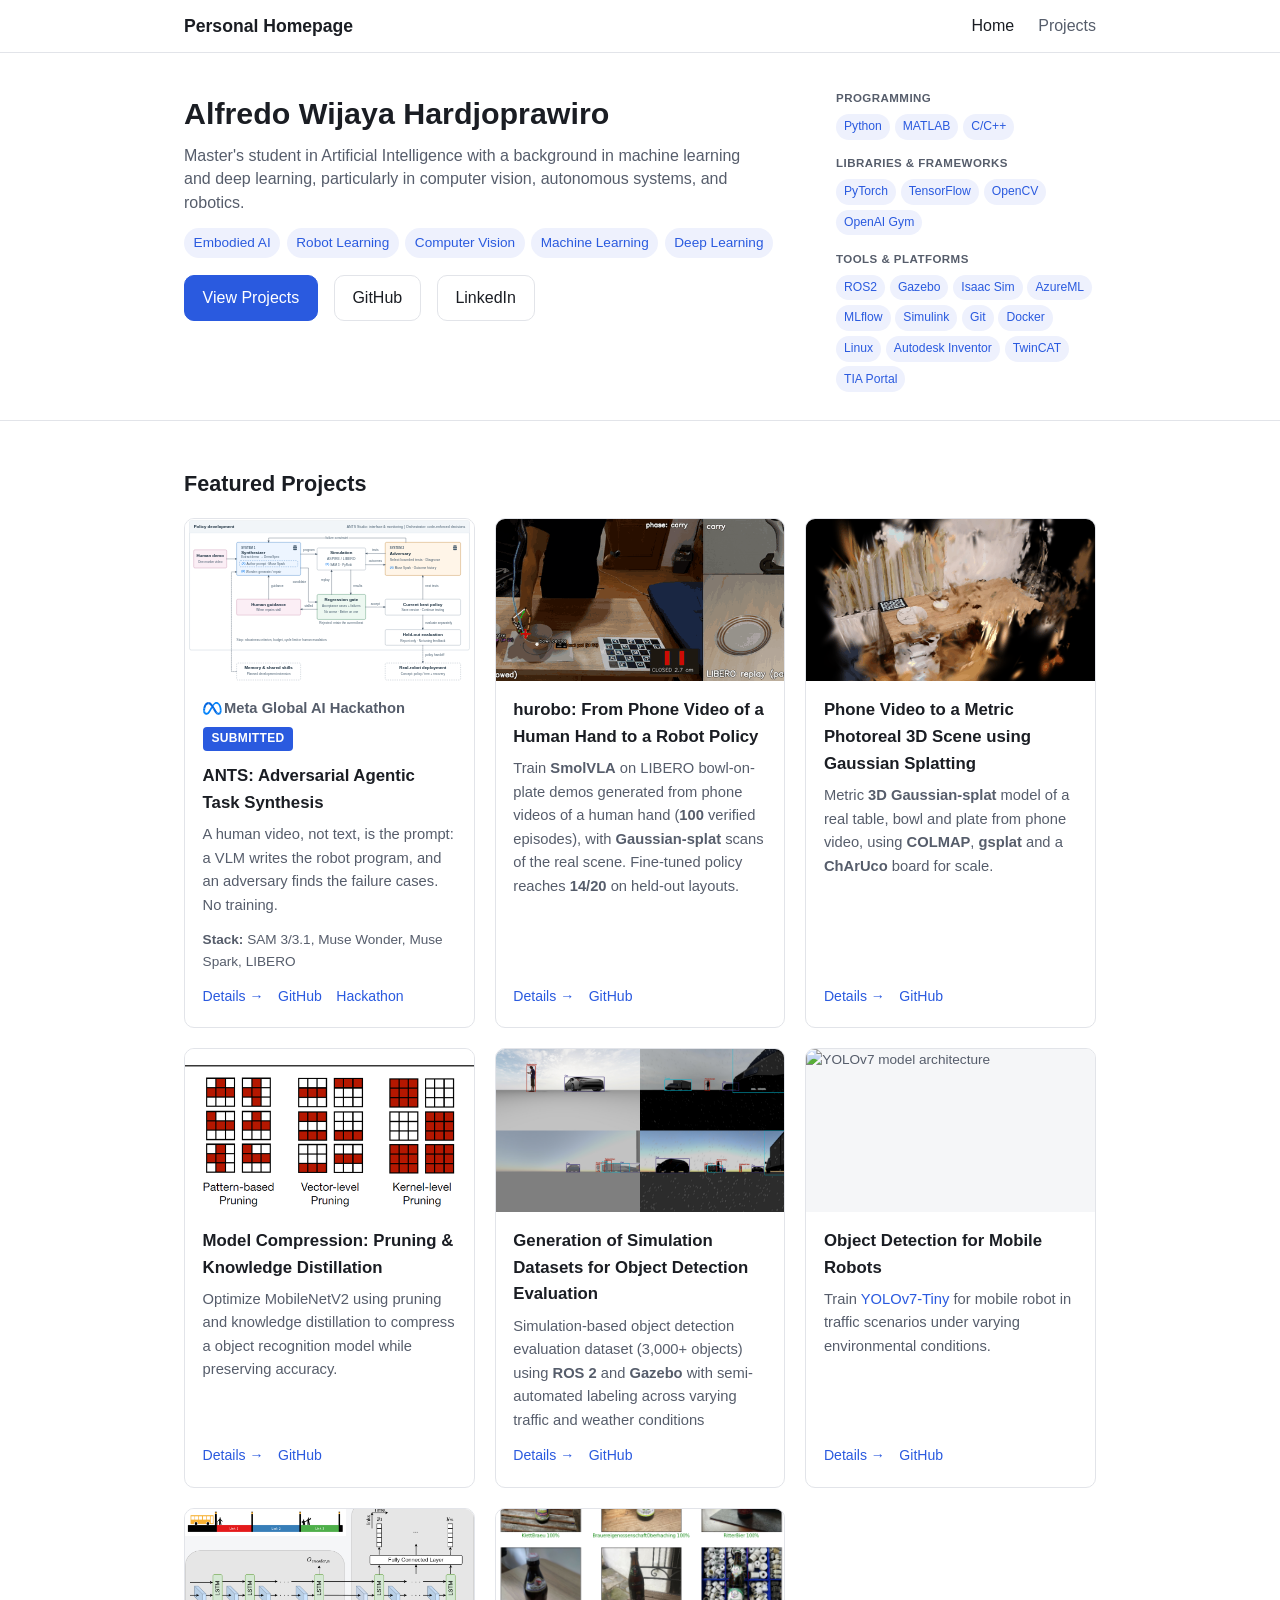
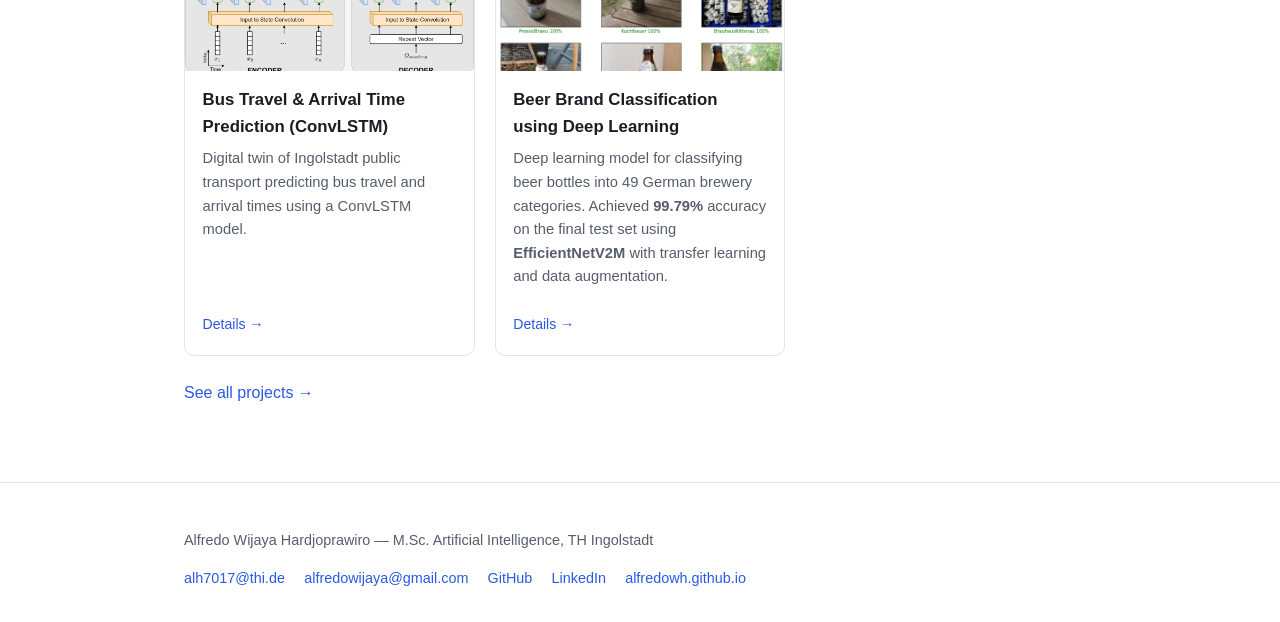
==== commit faf901f7: "update illustration" ====
--- a/index.html
+++ b/index.html
@@ -89,7 +89,7 @@
       <div class="card">
         <div class="card-thumb"><a href="projects/ants.html"><img src="assets/images/projects/ants/architecture.svg" alt="ANTS architecture: synthesizer, adversary, gate"></a></div>
         <div class="card-body">
-          <p class="badge-row"><span class="badge">Meta Global AI Hackathon</span> <span class="badge">Submitted</span></p>
+          <p class="badge-row" style="align-items:center;column-gap:0.15rem"><img src="assets/images/meta-logo.svg" alt="Meta" style="height:calc(1.1em - 2pt)"> <strong>Meta Global AI Hackathon</strong> <span class="badge">Submitted</span></p>
           <h3>ANTS: Adversarial Agentic Task Synthesis</h3>
           <p>A human video, not text, is the prompt: a VLM writes the robot program, and an adversary finds the failure cases. No training.</p>
           <p class="stack"><strong>Stack:</strong> SAM 3/3.1, Muse Wonder, Muse Spark, LIBERO</p>
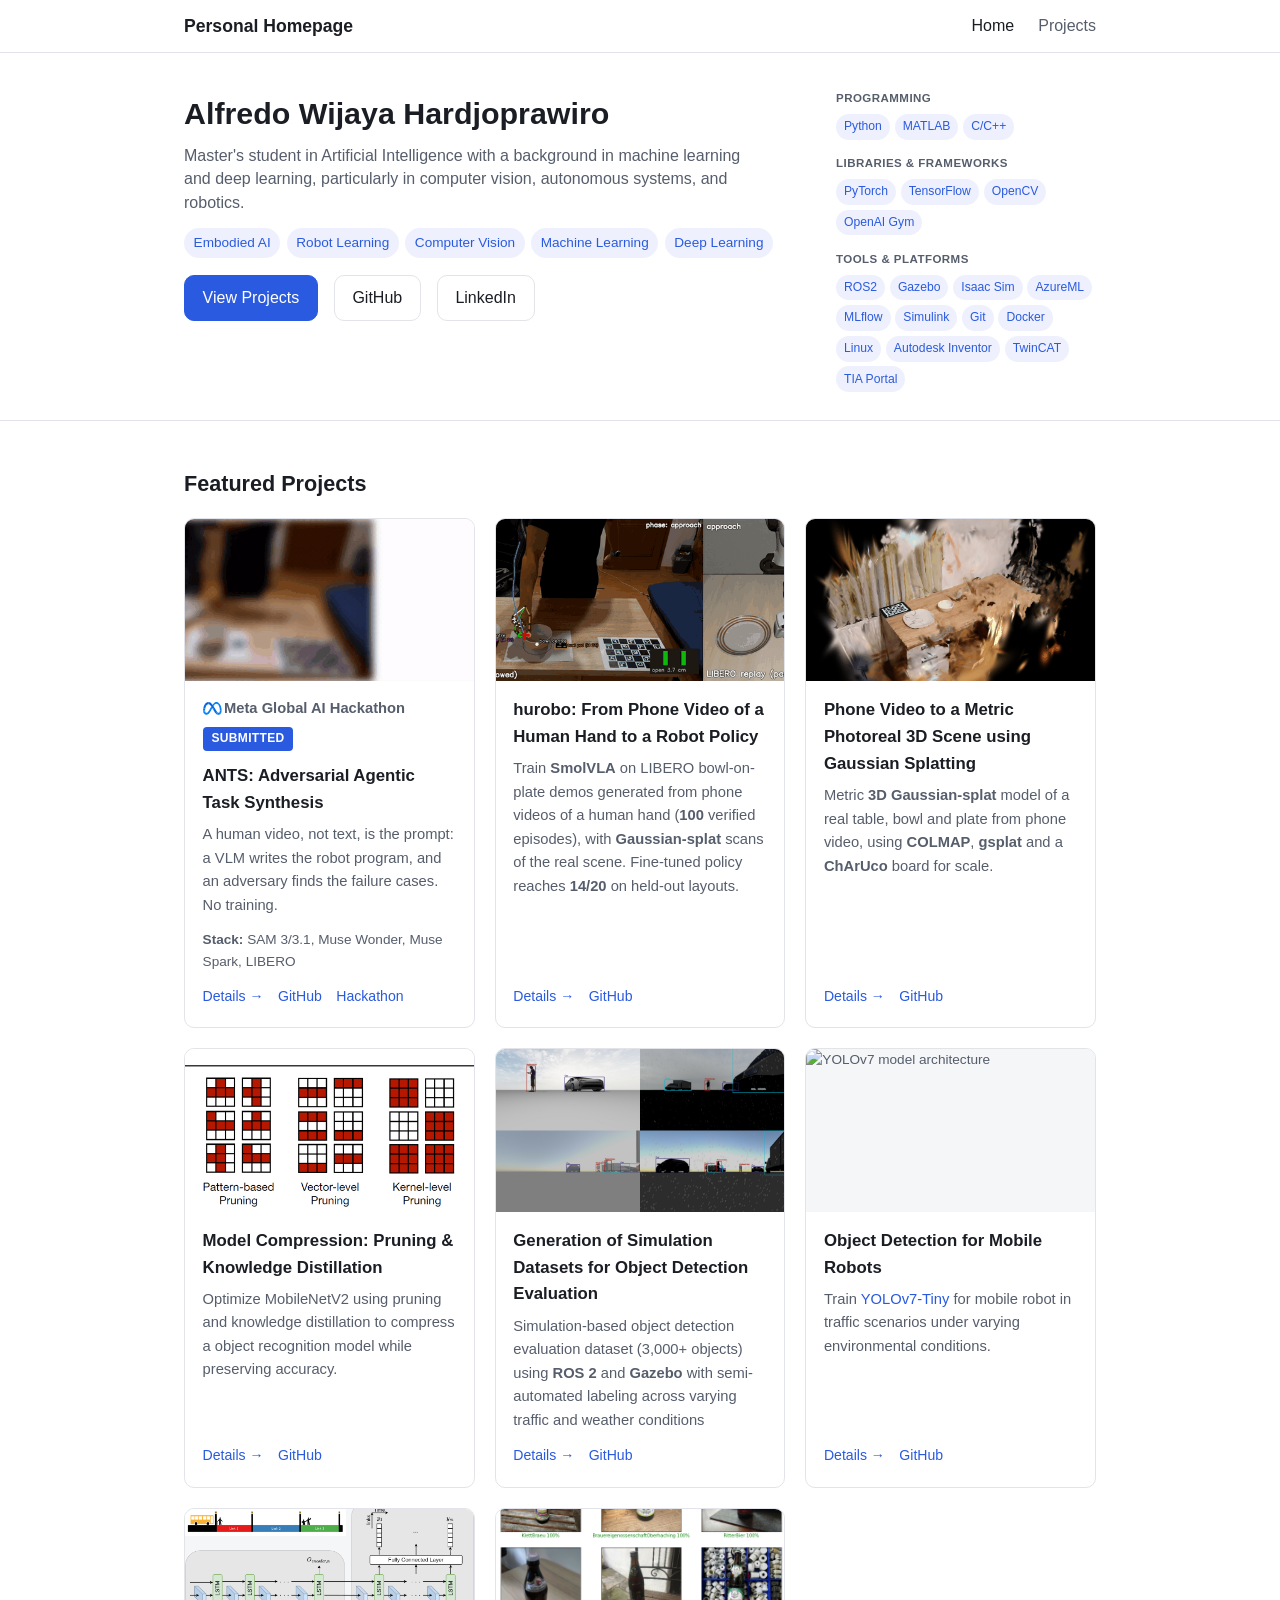
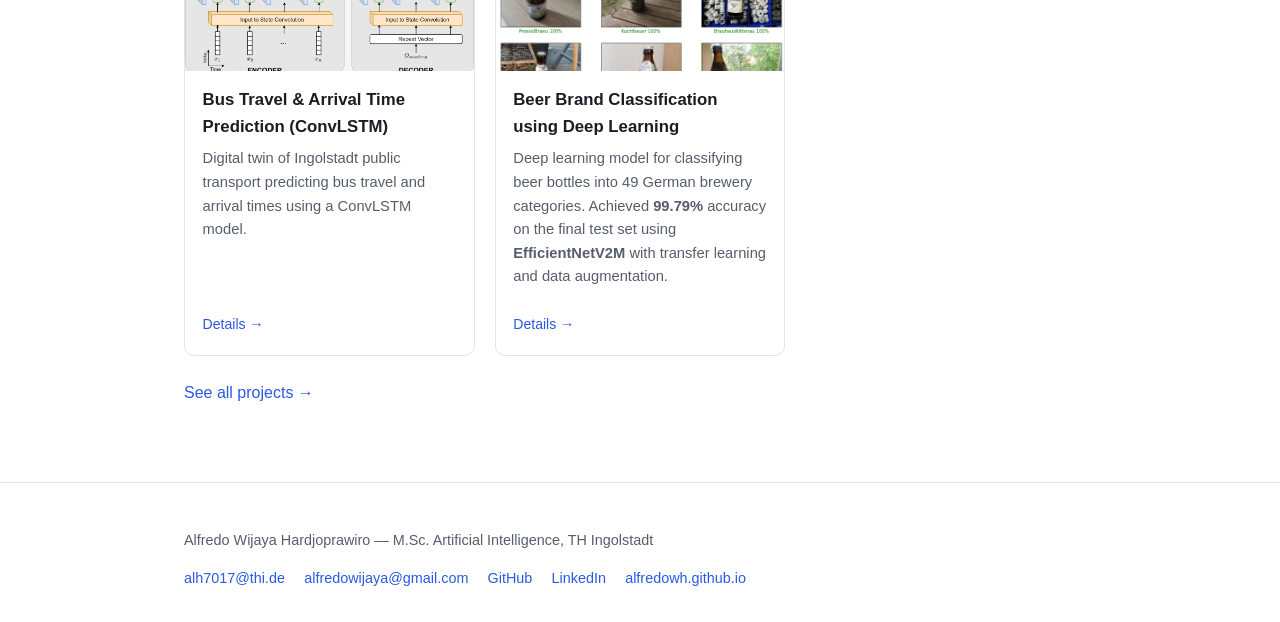
==== commit 13d39939: "ants: animated demo GIF as the project card thumbnail Co-Authored-By: Claude Sonnet 5.5 <noreply@ant" ====
--- a/index.html
+++ b/index.html
@@ -87,7 +87,7 @@
     <h2>Featured Projects</h2>
     <div class="project-grid">
       <div class="card">
-        <div class="card-thumb"><a href="projects/ants.html"><img src="assets/images/projects/ants/architecture.svg" alt="ANTS architecture: synthesizer, adversary, gate"></a></div>
+        <div class="card-thumb"><a href="projects/ants.html"><img src="assets/images/projects/ants/demo.gif" alt="ANTS Studio demo: phone clip, hand tracking and simulated rollout"></a></div>
         <div class="card-body">
           <p class="badge-row" style="align-items:center;column-gap:0.15rem"><img src="assets/images/meta-logo.svg" alt="Meta" style="height:calc(1.1em - 2pt)"> <strong>Meta Global AI Hackathon</strong> <span class="badge">Submitted</span></p>
           <h3>ANTS: Adversarial Agentic Task Synthesis</h3>
